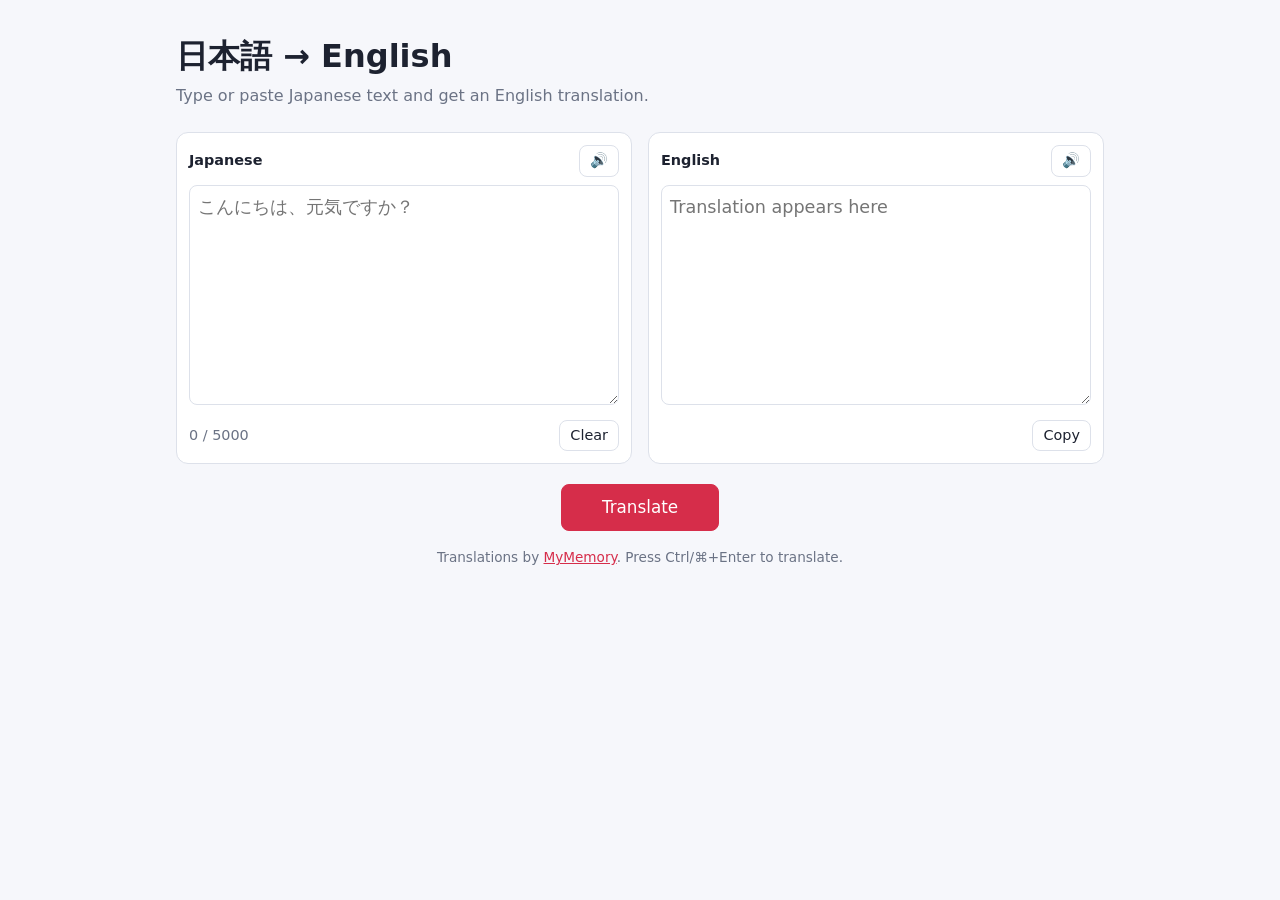
==== index.html @ a5802904 "Add Japanese to English translator website Co-Authored-By: Claude Sonnet 5.5 <noreply@anthropic.com>" ====
<!DOCTYPE html>
<html lang="en">
<head>
  <meta charset="UTF-8">
  <meta name="viewport" content="width=device-width, initial-scale=1">
  <title>Japanese to English Translator</title>
  <link rel="stylesheet" href="style.css">
</head>
<body>
  <main>
    <h1>日本語 → English</h1>
    <p class="sub">Type or paste Japanese text and get an English translation.</p>

    <div class="panels">
      <section>
        <div class="bar">
          <label for="source">Japanese</label>
          <button type="button" id="speak-src" title="Listen">🔊</button>
        </div>
        <textarea id="source" lang="ja" placeholder="こんにちは、元気ですか？" maxlength="5000"></textarea>
        <div class="bar"><span id="count">0 / 5000</span><button type="button" id="clear">Clear</button></div>
      </section>

      <section>
        <div class="bar">
          <label for="target">English</label>
          <button type="button" id="speak-tgt" title="Listen">🔊</button>
        </div>
        <textarea id="target" lang="en" readonly placeholder="Translation appears here"></textarea>
        <div class="bar"><span id="status" role="status"></span><button type="button" id="copy">Copy</button></div>
      </section>
    </div>

    <button type="button" id="translate" class="primary">Translate</button>
    <p class="note">Translations by <a href="https://mymemory.translated.net" target="_blank" rel="noopener">MyMemory</a>. Press Ctrl/⌘+Enter to translate.</p>
  </main>
  <script src="app.js"></script>
</body>
</html>
---- style.css ----
:root { --bg:#f6f7fb; --card:#fff; --text:#1d2230; --muted:#6b7385; --accent:#d62d4a; --border:#dde1ea; }
@media (prefers-color-scheme: dark) {
  :root { --bg:#14161d; --card:#1e212b; --text:#e8eaf0; --muted:#98a0b3; --border:#343948; }
}
* { box-sizing: border-box; }
body { margin:0; background:var(--bg); color:var(--text); font:16px/1.5 system-ui,-apple-system,"Segoe UI","Noto Sans JP",sans-serif; }
main { max-width:960px; margin:0 auto; padding:32px 16px; }
h1 { margin:0; font-size:2rem; }
.sub { color:var(--muted); margin:4px 0 24px; }
.panels { display:grid; grid-template-columns:1fr 1fr; gap:16px; }
@media (max-width:700px) { .panels { grid-template-columns:1fr; } }
section { background:var(--card); border:1px solid var(--border); border-radius:12px; padding:12px; }
.bar { display:flex; justify-content:space-between; align-items:center; color:var(--muted); font-size:.9rem; }
label { font-weight:600; color:var(--text); }
textarea { width:100%; height:220px; margin:8px 0; padding:8px; resize:vertical; border:1px solid var(--border); border-radius:8px; background:transparent; color:var(--text); font:inherit; font-size:1.1rem; }
textarea:focus { outline:2px solid var(--accent); outline-offset:-1px; }
button { cursor:pointer; border:1px solid var(--border); background:transparent; color:var(--text); border-radius:8px; padding:4px 10px; font:inherit; font-size:.9rem; }
button:hover { border-color:var(--accent); }
.primary { display:block; margin:20px auto 0; padding:10px 40px; font-size:1.05rem; background:var(--accent); border-color:var(--accent); color:#fff; }
.primary:disabled { opacity:.6; cursor:wait; }
.note { text-align:center; color:var(--muted); font-size:.85rem; margin-top:16px; }
.note a { color:var(--accent); }
#status.error { color:#e5484d; }
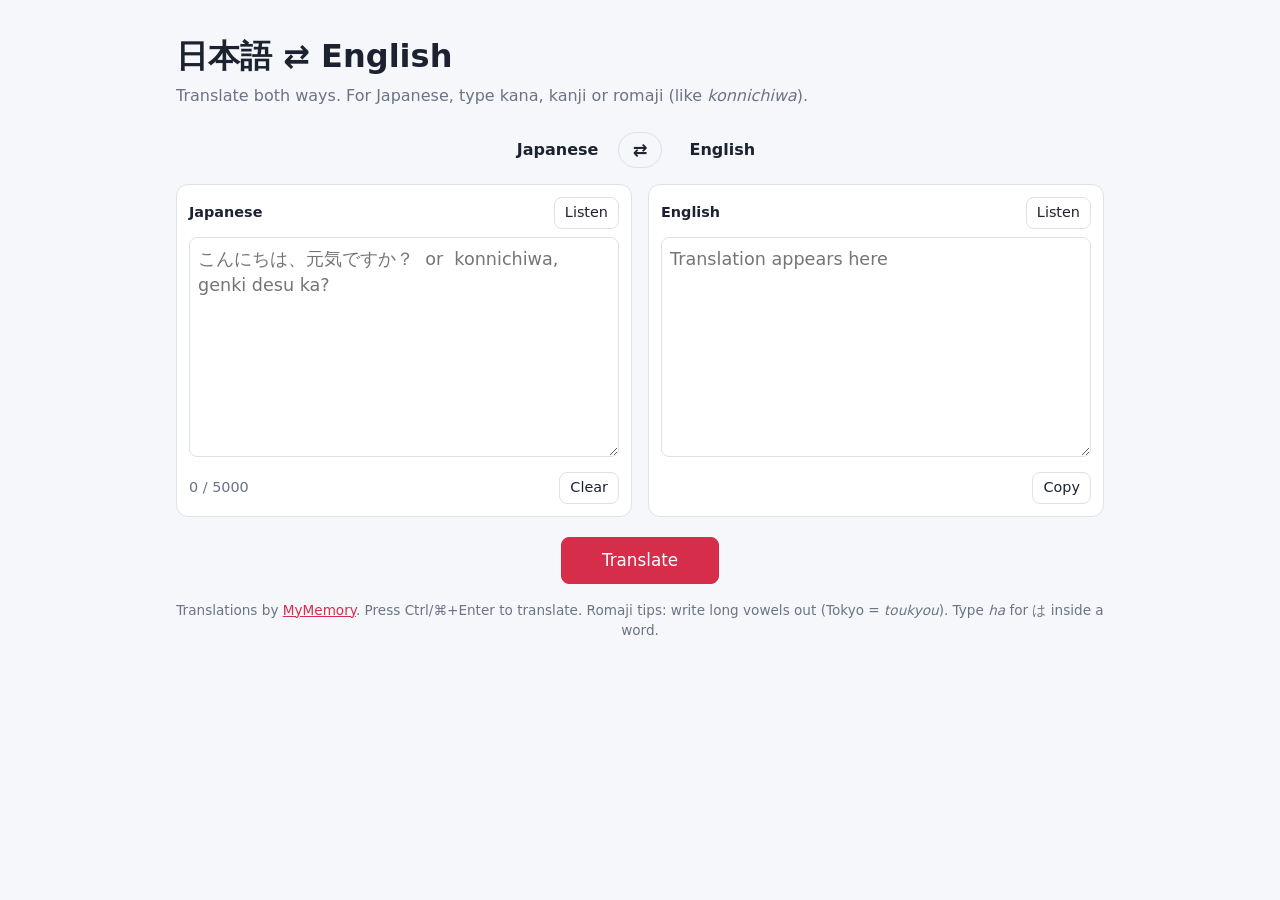
==== commit 33463416: "Add English to Japanese direction and romaji input Co-Authored-By: Claude Sonnet 5.5 <noreply@anthro" ====
--- a/index.html
+++ b/index.html
@@ -3,37 +3,46 @@
 <head>
   <meta charset="UTF-8">
   <meta name="viewport" content="width=device-width, initial-scale=1">
-  <title>Japanese to English Translator</title>
+  <title>Japanese ⇄ English Translator</title>
   <link rel="stylesheet" href="style.css">
 </head>
 <body>
   <main>
-    <h1>日本語 → English</h1>
-    <p class="sub">Type or paste Japanese text and get an English translation.</p>
+    <h1>日本語 ⇄ English</h1>
+    <p class="sub">Translate both ways. For Japanese, type kana, kanji or romaji (like <em>konnichiwa</em>).</p>
+
+    <div class="switch">
+      <span id="from-name">Japanese</span>
+      <button type="button" id="swap" title="Swap languages" aria-label="Swap languages">⇄</button>
+      <span id="to-name">English</span>
+    </div>
 
     <div class="panels">
       <section>
         <div class="bar">
-          <label for="source">Japanese</label>
-          <button type="button" id="speak-src" title="Listen">🔊</button>
+          <label for="source" id="source-label">Japanese</label>
+          <button type="button" id="speak-src">Listen</button>
         </div>
-        <textarea id="source" lang="ja" placeholder="こんにちは、元気ですか？" maxlength="5000"></textarea>
+        <textarea id="source" maxlength="5000"></textarea>
+        <div id="hint" class="hint" hidden></div>
         <div class="bar"><span id="count">0 / 5000</span><button type="button" id="clear">Clear</button></div>
       </section>
 
       <section>
         <div class="bar">
-          <label for="target">English</label>
-          <button type="button" id="speak-tgt" title="Listen">🔊</button>
+          <label for="target" id="target-label">English</label>
+          <button type="button" id="speak-tgt">Listen</button>
         </div>
-        <textarea id="target" lang="en" readonly placeholder="Translation appears here"></textarea>
+        <textarea id="target" readonly></textarea>
         <div class="bar"><span id="status" role="status"></span><button type="button" id="copy">Copy</button></div>
       </section>
     </div>
 
     <button type="button" id="translate" class="primary">Translate</button>
-    <p class="note">Translations by <a href="https://mymemory.translated.net" target="_blank" rel="noopener">MyMemory</a>. Press Ctrl/⌘+Enter to translate.</p>
+    <p class="note">Translations by <a href="https://mymemory.translated.net" target="_blank" rel="noopener">MyMemory</a>. Press Ctrl/⌘+Enter to translate.
+      Romaji tips: write long vowels out (Tokyo = <em>toukyou</em>). Type <em>ha</em> for は inside a word.</p>
   </main>
+  <script src="romaji.js"></script>
   <script src="app.js"></script>
 </body>
 </html>
--- a/style.css
+++ b/style.css
@@ -21,3 +21,8 @@
 .note { text-align:center; color:var(--muted); font-size:.85rem; margin-top:16px; }
 .note a { color:var(--accent); }
 #status.error { color:#e5484d; }
+.switch { display:flex; justify-content:center; align-items:center; gap:16px; margin:0 0 16px; font-weight:600; }
+.switch span { min-width:5.5em; text-align:center; }
+#swap { font-size:1.1rem; padding:4px 14px; border-radius:999px; }
+.hint { color:var(--muted); font-size:.9rem; padding:0 2px 6px; overflow-wrap:anywhere; }
+.hint b { color:var(--text); font-weight:600; }
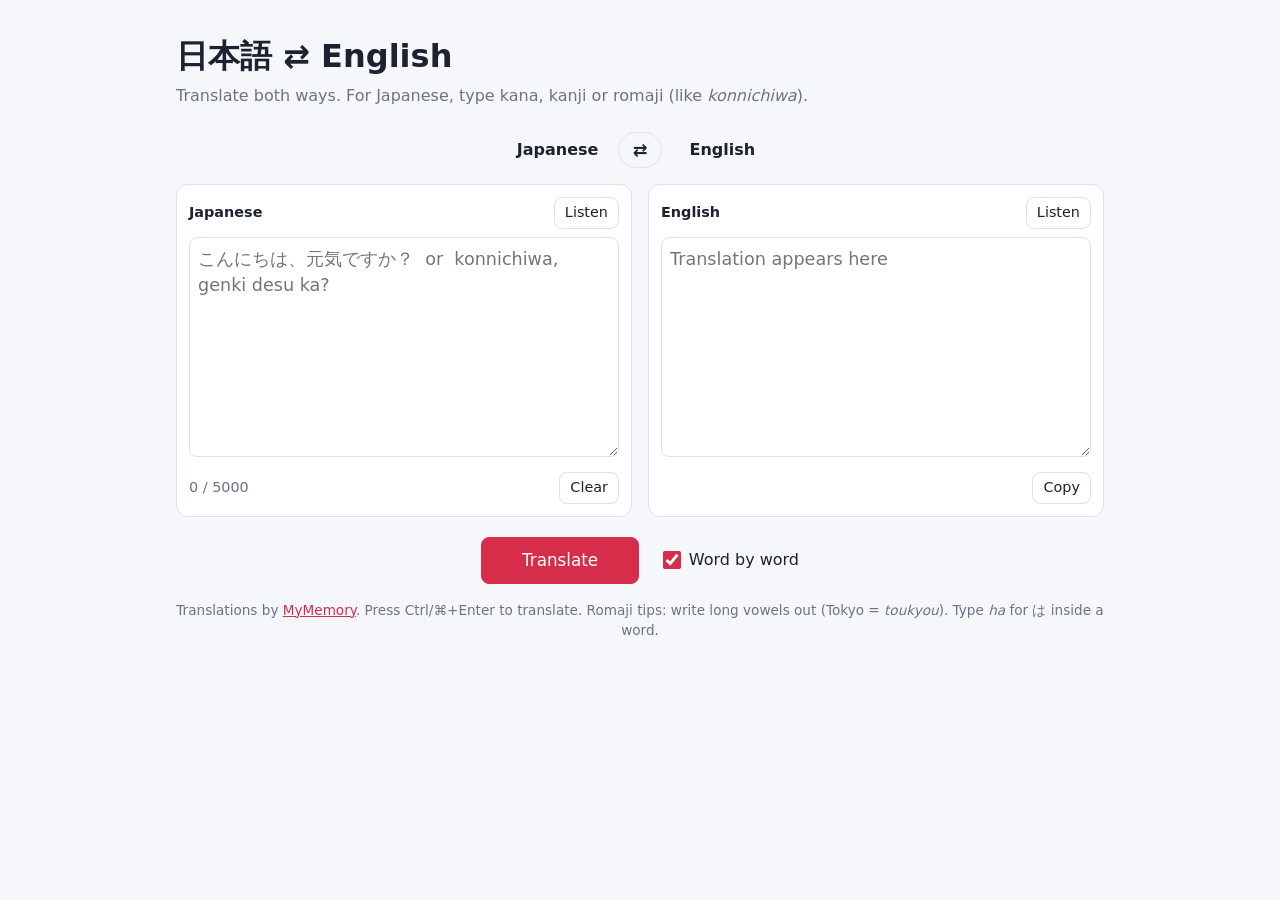
==== commit c538b258: "Add word-by-word highlighting, Google Translate option, and tests - Word by word: phrases of the sou" ====
--- a/index.html
+++ b/index.html
@@ -38,11 +38,34 @@
       </section>
     </div>
 
-    <button type="button" id="translate" class="primary">Translate</button>
-    <p class="note">Translations by <a href="https://mymemory.translated.net" target="_blank" rel="noopener">MyMemory</a>. Press Ctrl/⌘+Enter to translate.
+    <div class="actions">
+      <button type="button" id="translate" class="primary">Translate</button>
+      <label class="check"><input type="checkbox" id="wbw" checked> Word by word</label>
+    </div>
+
+    <section id="aligned" class="aligned" aria-labelledby="aligned-title" hidden>
+      <div class="aligned-head">
+        <h2 id="aligned-title">Word by word</h2>
+        <div class="tabs" role="group" aria-label="Layout">
+          <button type="button" id="view-flow" aria-pressed="true">Sentence</button>
+          <button type="button" id="view-list" aria-pressed="false">List</button>
+        </div>
+      </div>
+      <p id="aligned-note" class="aligned-note" role="status"></p>
+      <div id="aligned-flow" class="cols">
+        <div><h3 id="flow-src-name" class="col-title"></h3><div id="flow-src" class="flow"></div></div>
+        <div><h3 id="flow-tgt-name" class="col-title"></h3><div id="flow-tgt" class="flow"></div></div>
+      </div>
+      <div id="aligned-list" class="pairs" hidden></div>
+    </section>
+
+    <p class="note"><span id="credit"></span> Press Ctrl/⌘+Enter to translate.
       Romaji tips: write long vowels out (Tokyo = <em>toukyou</em>). Type <em>ha</em> for は inside a word.</p>
   </main>
+  <script src="config.js"></script>
   <script src="romaji.js"></script>
+  <script src="align.js"></script>
+  <script src="engine.js"></script>
   <script src="app.js"></script>
 </body>
 </html>
--- a/style.css
+++ b/style.css
@@ -1,28 +1,83 @@
-:root { --bg:#f6f7fb; --card:#fff; --text:#1d2230; --muted:#6b7385; --accent:#d62d4a; --border:#dde1ea; }
+:root {
+  --bg:#f6f7fb; --card:#ffffff; --text:#1d2230; --muted:#6b7385; --accent:#d62d4a; --border:#dde1ea; --error:#c62828;
+  /* colors of the highlighted phrase pairs: saturation / lightness (resting, active) and underline */
+  --seg-s:80%; --seg-l:90%; --seg-l-on:78%; --line-s:65%; --line-l:48%;
+}
 @media (prefers-color-scheme: dark) {
-  :root { --bg:#14161d; --card:#1e212b; --text:#e8eaf0; --muted:#98a0b3; --border:#343948; }
+  :root:not([data-theme="light"]) {
+    --bg:#14161d; --card:#1e212b; --text:#e8eaf0; --muted:#98a0b3; --border:#343948; --error:#f2928b;
+    --seg-s:45%; --seg-l:25%; --seg-l-on:36%; --line-s:60%; --line-l:60%;
+    color-scheme: dark;
+  }
 }
+:root[data-theme="dark"] {
+  --bg:#14161d; --card:#1e212b; --text:#e8eaf0; --muted:#98a0b3; --border:#343948; --error:#f2928b;
+  --seg-s:45%; --seg-l:25%; --seg-l-on:36%; --line-s:60%; --line-l:60%;
+  color-scheme: dark;
+}
+
 * { box-sizing: border-box; }
+[hidden] { display:none !important; }
 body { margin:0; background:var(--bg); color:var(--text); font:16px/1.5 system-ui,-apple-system,"Segoe UI","Noto Sans JP",sans-serif; }
 main { max-width:960px; margin:0 auto; padding:32px 16px; }
 h1 { margin:0; font-size:2rem; }
 .sub { color:var(--muted); margin:4px 0 24px; }
+
+.switch { display:flex; justify-content:center; align-items:center; gap:16px; margin:0 0 16px; font-weight:600; }
+.switch span { min-width:5.5em; text-align:center; }
+#swap { font-size:1.1rem; padding:4px 14px; border-radius:999px; }
+
 .panels { display:grid; grid-template-columns:1fr 1fr; gap:16px; }
 @media (max-width:700px) { .panels { grid-template-columns:1fr; } }
-section { background:var(--card); border:1px solid var(--border); border-radius:12px; padding:12px; }
-.bar { display:flex; justify-content:space-between; align-items:center; color:var(--muted); font-size:.9rem; }
+section { background:var(--card); border:1px solid var(--border); border-radius:12px; padding:12px; min-width:0; }
+.bar { display:flex; justify-content:space-between; align-items:center; gap:8px; color:var(--muted); font-size:.9rem; }
 label { font-weight:600; color:var(--text); }
 textarea { width:100%; height:220px; margin:8px 0; padding:8px; resize:vertical; border:1px solid var(--border); border-radius:8px; background:transparent; color:var(--text); font:inherit; font-size:1.1rem; }
 textarea:focus { outline:2px solid var(--accent); outline-offset:-1px; }
 button { cursor:pointer; border:1px solid var(--border); background:transparent; color:var(--text); border-radius:8px; padding:4px 10px; font:inherit; font-size:.9rem; }
 button:hover { border-color:var(--accent); }
-.primary { display:block; margin:20px auto 0; padding:10px 40px; font-size:1.05rem; background:var(--accent); border-color:var(--accent); color:#fff; }
+button:focus-visible, .check input:focus-visible { outline:2px solid var(--accent); outline-offset:2px; }
+.hint { color:var(--muted); font-size:.9rem; padding:0 2px 6px; overflow-wrap:anywhere; }
+.hint b { color:var(--text); font-weight:600; }
+#status.error { color:var(--error); }
+
+.actions { display:flex; justify-content:center; align-items:center; flex-wrap:wrap; gap:12px 24px; margin-top:20px; }
+.primary { padding:10px 40px; font-size:1.05rem; background:var(--accent); border-color:var(--accent); color:#fff; }
 .primary:disabled { opacity:.6; cursor:wait; }
+.check { display:inline-flex; align-items:center; gap:8px; font-weight:400; cursor:pointer; user-select:none; }
+.check input { width:1.1rem; height:1.1rem; margin:0; accent-color:var(--accent); }
+
+/* Word by word */
+.aligned { margin-top:20px; padding:12px 16px 16px; }
+.aligned-head { display:flex; justify-content:space-between; align-items:center; flex-wrap:wrap; gap:8px; }
+.aligned h2 { margin:0; font-size:1.05rem; }
+.tabs { display:inline-flex; }
+.tabs button { border-radius:0; }
+.tabs button:first-child { border-radius:8px 0 0 8px; }
+.tabs button:last-child { border-radius:0 8px 8px 0; margin-left:-1px; }
+.tabs button[aria-pressed="true"] { background:var(--accent); border-color:var(--accent); color:#fff; }
+.aligned-note { margin:6px 0 10px; color:var(--muted); font-size:.9rem; min-height:1.4em; }
+.aligned-note.error { color:var(--error); }
+.cols { display:grid; grid-template-columns:1fr 1fr; gap:8px 24px; }
+@media (max-width:700px) { .cols { grid-template-columns:1fr; } }
+.cols > div { min-width:0; }
+.col-title { margin:0 0 4px; font-size:.85rem; font-weight:600; color:var(--muted); }
+.flow { font-size:1.2rem; line-height:2.3; white-space:pre-wrap; overflow-wrap:anywhere; }
+
+.seg { --h:215; -webkit-tap-highlight-color:transparent; padding:2px 6px; border-radius:6px; cursor:pointer; transition:opacity .12s, background-color .12s;
+  background:hsl(var(--h) var(--seg-s) var(--seg-l));
+  box-shadow:inset 0 -2px 0 hsl(var(--h) var(--line-s) var(--line-l));
+  -webkit-box-decoration-break:clone; box-decoration-break:clone; }
+.seg.plain { background:none; box-shadow:inset 0 -2px 0 var(--border); cursor:default; }
+.seg.active { background:hsl(var(--h) var(--seg-s) var(--seg-l-on)); outline:2px solid hsl(var(--h) var(--line-s) var(--line-l)); outline-offset:1px; }
+.has-active .seg:not(.active) { opacity:.45; }
+.seg:focus-visible { outline:2px solid var(--accent); outline-offset:2px; }
+@media (prefers-reduced-motion: reduce) { .seg { transition:none; } }
+
+.pairs { display:grid; grid-template-columns:minmax(0,1fr) 1.5rem minmax(0,1fr); align-items:center; gap:10px 8px; font-size:1.1rem; }
+.pairs .arrow { text-align:center; color:var(--muted); }
+.pairs .cell { min-width:0; overflow-wrap:anywhere; line-height:1.9; white-space:pre-wrap; }
+.pairs .none { color:var(--muted); }
+
 .note { text-align:center; color:var(--muted); font-size:.85rem; margin-top:16px; }
 .note a { color:var(--accent); }
-#status.error { color:#e5484d; }
-.switch { display:flex; justify-content:center; align-items:center; gap:16px; margin:0 0 16px; font-weight:600; }
-.switch span { min-width:5.5em; text-align:center; }
-#swap { font-size:1.1rem; padding:4px 14px; border-radius:999px; }
-.hint { color:var(--muted); font-size:.9rem; padding:0 2px 6px; overflow-wrap:anywhere; }
-.hint b { color:var(--text); font-weight:600; }
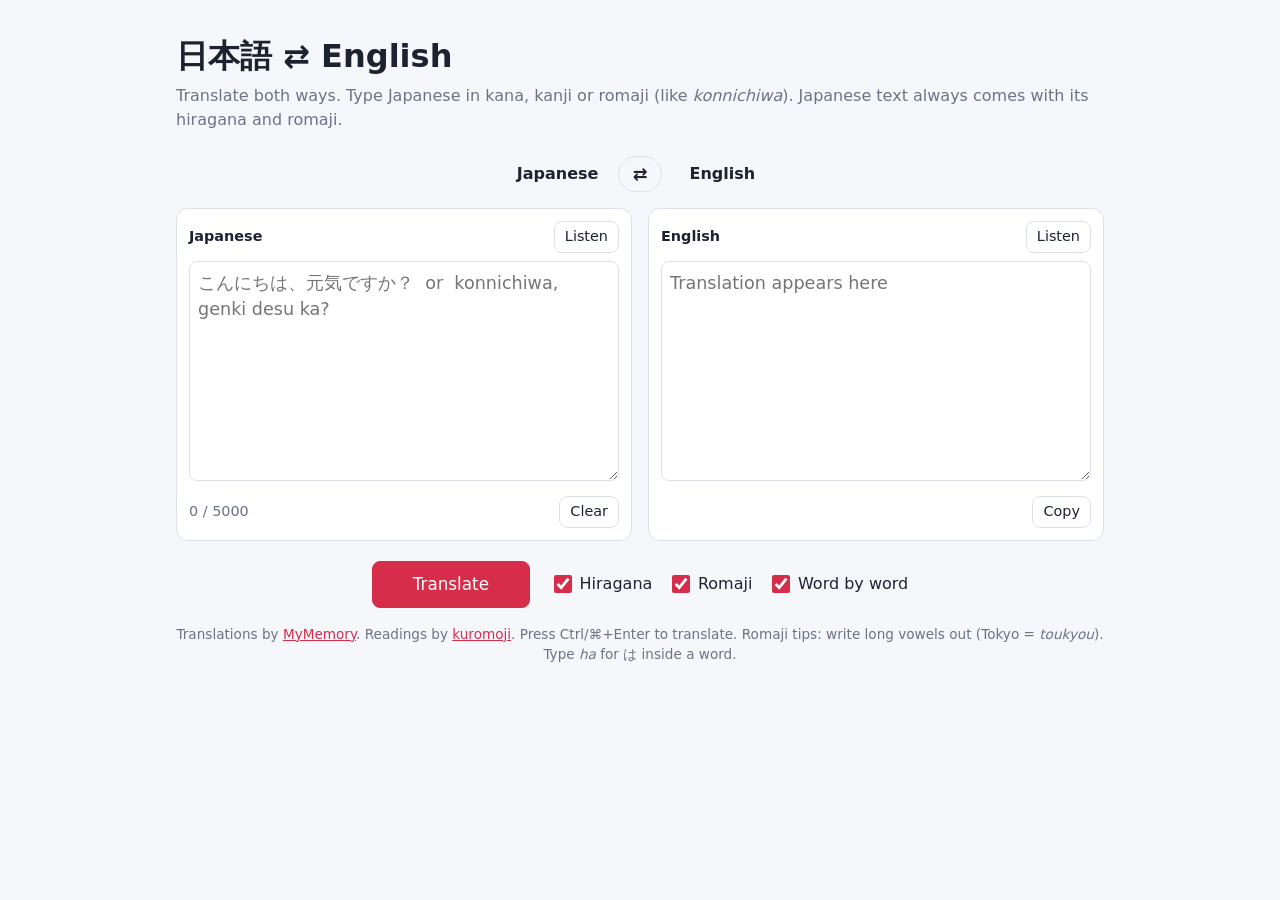
==== commit 532b87bd: "Always show hiragana and romaji for Japanese text, in both directions - Reading box under the Japane" ====
--- a/index.html
+++ b/index.html
@@ -9,7 +9,7 @@
 <body>
   <main>
     <h1>日本語 ⇄ English</h1>
-    <p class="sub">Translate both ways. For Japanese, type kana, kanji or romaji (like <em>konnichiwa</em>).</p>
+    <p class="sub">Translate both ways. Type Japanese in kana, kanji or romaji (like <em>konnichiwa</em>). Japanese text always comes with its hiragana and romaji.</p>
 
     <div class="switch">
       <span id="from-name">Japanese</span>
@@ -24,7 +24,7 @@
           <button type="button" id="speak-src">Listen</button>
         </div>
         <textarea id="source" maxlength="5000"></textarea>
-        <div id="hint" class="hint" hidden></div>
+        <div id="reading-src" class="reading" hidden></div>
         <div class="bar"><span id="count">0 / 5000</span><button type="button" id="clear">Clear</button></div>
       </section>
 
@@ -34,13 +34,18 @@
           <button type="button" id="speak-tgt">Listen</button>
         </div>
         <textarea id="target" readonly></textarea>
+        <div id="reading-tgt" class="reading" hidden></div>
         <div class="bar"><span id="status" role="status"></span><button type="button" id="copy">Copy</button></div>
       </section>
     </div>
 
     <div class="actions">
       <button type="button" id="translate" class="primary">Translate</button>
-      <label class="check"><input type="checkbox" id="wbw" checked> Word by word</label>
+      <div class="opts" role="group" aria-label="Show">
+        <label class="check"><input type="checkbox" id="show-kana" checked> Hiragana</label>
+        <label class="check"><input type="checkbox" id="show-romaji" checked> Romaji</label>
+        <label class="check"><input type="checkbox" id="wbw" checked> Word by word</label>
+      </div>
     </div>
 
     <section id="aligned" class="aligned" aria-labelledby="aligned-title" hidden>
@@ -59,12 +64,14 @@
       <div id="aligned-list" class="pairs" hidden></div>
     </section>
 
-    <p class="note"><span id="credit"></span> Press Ctrl/⌘+Enter to translate.
+    <p class="note"><span id="credit"></span>Press Ctrl/⌘+Enter to translate.
       Romaji tips: write long vowels out (Tokyo = <em>toukyou</em>). Type <em>ha</em> for は inside a word.</p>
   </main>
   <script src="config.js"></script>
   <script src="romaji.js"></script>
   <script src="align.js"></script>
+  <script src="reading.js"></script>
+  <script src="kuromoji-analyzer.js"></script>
   <script src="engine.js"></script>
   <script src="app.js"></script>
 </body>
--- a/style.css
+++ b/style.css
@@ -1,17 +1,17 @@
 :root {
-  --bg:#f6f7fb; --card:#ffffff; --text:#1d2230; --muted:#6b7385; --accent:#d62d4a; --border:#dde1ea; --error:#c62828;
+  --bg:#f6f7fb; --card:#ffffff; --soft:#f0f1f7; --text:#1d2230; --muted:#6b7385; --accent:#d62d4a; --border:#dde1ea; --error:#c62828;
   /* colors of the highlighted phrase pairs: saturation / lightness (resting, active) and underline */
   --seg-s:80%; --seg-l:90%; --seg-l-on:78%; --line-s:65%; --line-l:48%;
 }
 @media (prefers-color-scheme: dark) {
   :root:not([data-theme="light"]) {
-    --bg:#14161d; --card:#1e212b; --text:#e8eaf0; --muted:#98a0b3; --border:#343948; --error:#f2928b;
+    --bg:#14161d; --card:#1e212b; --soft:#272a36; --text:#e8eaf0; --muted:#98a0b3; --border:#343948; --error:#f2928b;
     --seg-s:45%; --seg-l:25%; --seg-l-on:36%; --line-s:60%; --line-l:60%;
     color-scheme: dark;
   }
 }
 :root[data-theme="dark"] {
-  --bg:#14161d; --card:#1e212b; --text:#e8eaf0; --muted:#98a0b3; --border:#343948; --error:#f2928b;
+  --bg:#14161d; --card:#1e212b; --soft:#272a36; --text:#e8eaf0; --muted:#98a0b3; --border:#343948; --error:#f2928b;
   --seg-s:45%; --seg-l:25%; --seg-l-on:36%; --line-s:60%; --line-l:60%;
   color-scheme: dark;
 }
@@ -37,13 +37,18 @@
 button { cursor:pointer; border:1px solid var(--border); background:transparent; color:var(--text); border-radius:8px; padding:4px 10px; font:inherit; font-size:.9rem; }
 button:hover { border-color:var(--accent); }
 button:focus-visible, .check input:focus-visible { outline:2px solid var(--accent); outline-offset:2px; }
-.hint { color:var(--muted); font-size:.9rem; padding:0 2px 6px; overflow-wrap:anywhere; }
-.hint b { color:var(--text); font-weight:600; }
+.reading { margin:0 0 8px; padding:8px 10px; background:var(--soft); border-radius:8px; }
+.rd-row { display:grid; grid-template-columns:4.4rem minmax(0,1fr); gap:8px; font-size:.95rem; line-height:1.6; }
+.rd-row + .rd-row { margin-top:4px; }
+.rd-label { color:var(--muted); font-size:.78rem; padding-top:.2rem; }
+.rd-text { white-space:pre-wrap; overflow-wrap:anywhere; max-height:20rem; overflow:auto; }
+.rd-note { color:var(--muted); font-size:.9rem; }
 #status.error { color:var(--error); }
 
 .actions { display:flex; justify-content:center; align-items:center; flex-wrap:wrap; gap:12px 24px; margin-top:20px; }
 .primary { padding:10px 40px; font-size:1.05rem; background:var(--accent); border-color:var(--accent); color:#fff; }
 .primary:disabled { opacity:.6; cursor:wait; }
+.opts { display:flex; flex-wrap:wrap; justify-content:center; gap:8px 20px; }
 .check { display:inline-flex; align-items:center; gap:8px; font-weight:400; cursor:pointer; user-select:none; }
 .check input { width:1.1rem; height:1.1rem; margin:0; accent-color:var(--accent); }
 
@@ -72,6 +77,12 @@
 .seg.active { background:hsl(var(--h) var(--seg-s) var(--seg-l-on)); outline:2px solid hsl(var(--h) var(--line-s) var(--line-l)); outline-offset:1px; }
 .has-active .seg:not(.active) { opacity:.45; }
 .seg:focus-visible { outline:2px solid var(--accent); outline-offset:2px; }
+.has-rd { display:inline-block; vertical-align:top; text-align:center; margin:3px 2px; padding:3px 7px 4px; line-height:1.3; max-width:100%; }
+.has-rd .main { display:block; }
+.has-rd .rd { display:block; font-size:.62em; line-height:1.45; color:var(--muted); overflow-wrap:anywhere; }
+.seg.has-rd.active .rd { color:var(--text); }
+.flow.annotated { line-height:1.4; }
+.has-active .ann:not(.active) { opacity:.45; }
 @media (prefers-reduced-motion: reduce) { .seg { transition:none; } }
 
 .pairs { display:grid; grid-template-columns:minmax(0,1fr) 1.5rem minmax(0,1fr); align-items:center; gap:10px 8px; font-size:1.1rem; }
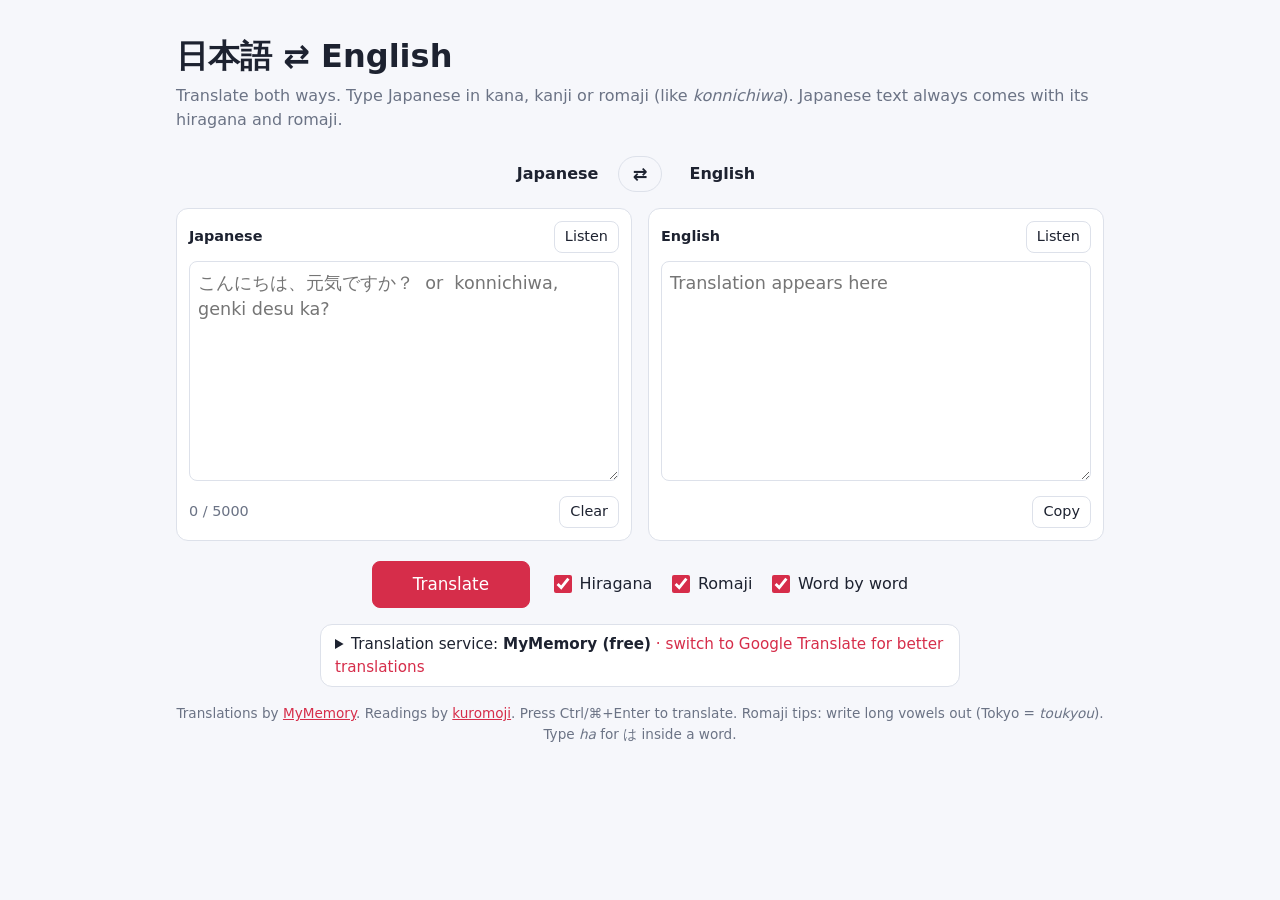
==== commit ba254f3d: "Let people use Google Translate by pasting a key into the page - New "Translation service" box under" ====
--- a/index.html
+++ b/index.html
@@ -48,6 +48,21 @@
       </div>
     </div>
 
+    <details id="service" class="service">
+      <summary>Translation service: <strong id="service-name">MyMemory (free)</strong><span id="service-switch"> · switch to Google Translate for better translations</span></summary>
+      <div class="service-body">
+        <p>Google Translate translates much better than the free service. It needs your own Google key. The key is kept only in this browser and is sent only to Google.</p>
+        <label for="google-key">Google API key</label>
+        <div class="key-row">
+          <input id="google-key" type="password" autocomplete="off" autocapitalize="off" spellcheck="false">
+          <button type="button" id="key-save">Save key</button>
+          <button type="button" id="key-remove" hidden>Remove key</button>
+        </div>
+        <p id="key-status" class="key-status" role="status"></p>
+        <p class="key-help">No key yet? Follow the <a href="https://github.com/ahadisiregar/japanese-translator#translation-service" target="_blank" rel="noopener">step-by-step guide</a>.</p>
+      </div>
+    </details>
+
     <section id="aligned" class="aligned" aria-labelledby="aligned-title" hidden>
       <div class="aligned-head">
         <h2 id="aligned-title">Word by word</h2>
--- a/style.css
+++ b/style.css
@@ -52,6 +52,22 @@
 .check { display:inline-flex; align-items:center; gap:8px; font-weight:400; cursor:pointer; user-select:none; }
 .check input { width:1.1rem; height:1.1rem; margin:0; accent-color:var(--accent); }
 
+/* Translation service */
+.service { max-width:640px; margin:16px auto 0; padding:8px 14px; background:var(--card); border:1px solid var(--border); border-radius:12px; }
+.service summary { cursor:pointer; font-size:.95rem; }
+.service summary:focus-visible { outline:2px solid var(--accent); outline-offset:2px; border-radius:4px; }
+#service-switch { color:var(--accent); }
+.service-body { padding-top:6px; font-size:.95rem; }
+.service-body p { margin:6px 0; }
+.service-body label { display:block; margin-top:10px; font-size:.9rem; }
+.key-row { display:flex; flex-wrap:wrap; gap:8px; margin-top:4px; }
+.key-row input { flex:1 1 16rem; min-width:0; padding:7px 9px; border:1px solid var(--border); border-radius:8px; background:transparent; color:var(--text); font:inherit; }
+.key-row input:focus { outline:2px solid var(--accent); outline-offset:-1px; }
+.key-status { min-height:1.4em; color:var(--muted); }
+.key-status.error { color:var(--error); }
+.key-help { color:var(--muted); }
+.key-help a { color:var(--accent); }
+
 /* Word by word */
 .aligned { margin-top:20px; padding:12px 16px 16px; }
 .aligned-head { display:flex; justify-content:space-between; align-items:center; flex-wrap:wrap; gap:8px; }
